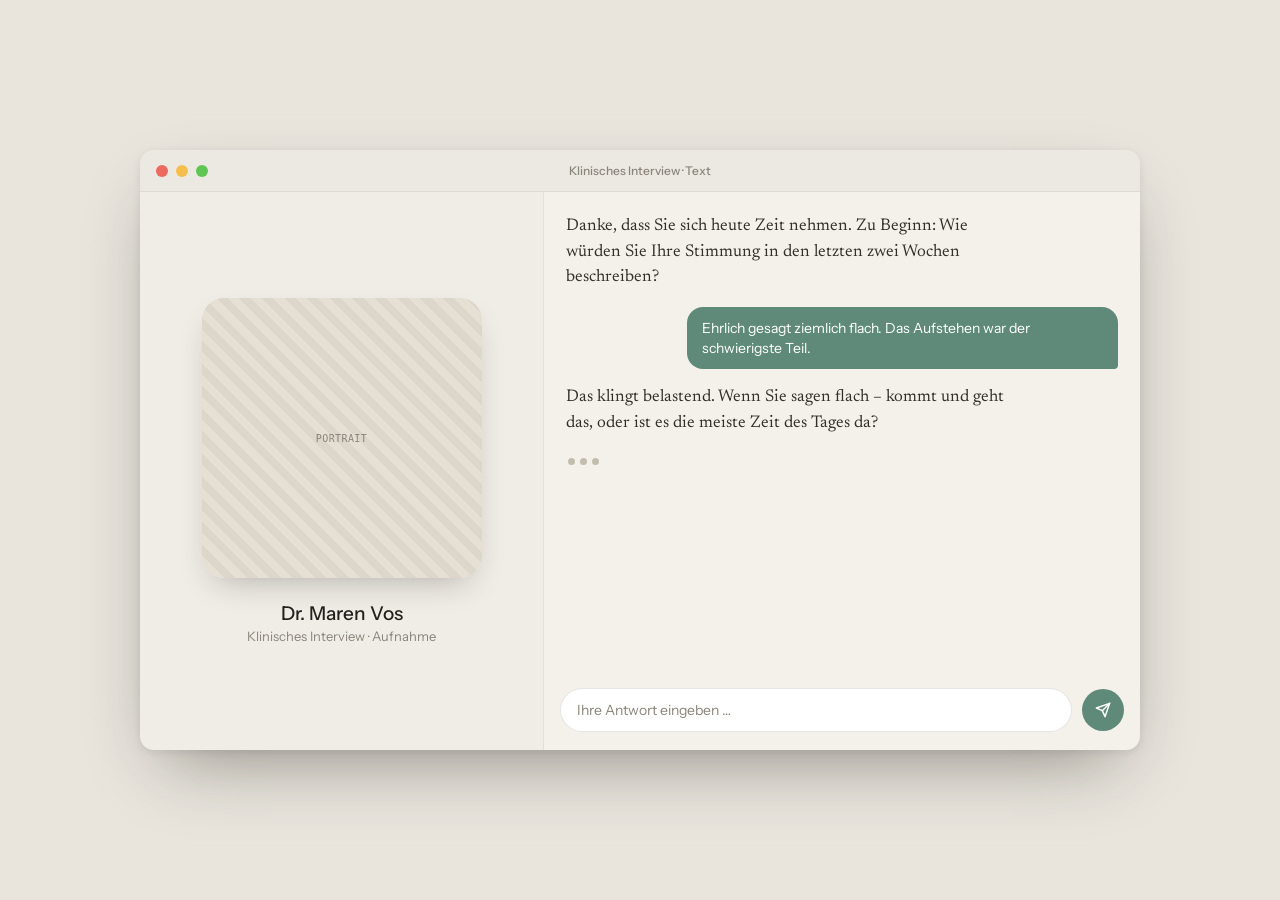
==== web_interface/index.html @ 8d31c527 "Prototyp Web Interface added Prototyped with Claude Design on 15th of July 2026" ====
<!DOCTYPE html>
<html lang="de">
<head>
<meta charset="UTF-8">
<meta name="viewport" content="width=device-width, initial-scale=1.0">
<title>Klinisches Interview</title>

<!-- Schriften: Newsreader (serif, warm) für die Fragen, Instrument Sans für die UI -->
<link rel="preconnect" href="https://fonts.googleapis.com">
<link rel="preconnect" href="https://fonts.gstatic.com" crossorigin>
<link href="https://fonts.googleapis.com/css2?family=Newsreader:opsz,wght@6..72,400;6..72,500&family=Instrument+Sans:wght@400;500;600&display=swap" rel="stylesheet">

<!-- Design -->
<link rel="stylesheet" href="style.css">

<!-- INHALTE: kommt aus der separaten Datei. Dein System ersetzt sie später. -->
<script src="conversation.js"></script>
</head>
<body>

<!-- =========================================================================
     GRUNDGERÜST DES FENSTERS
     Beide Modalitäts-Panels (Text & Sprache) sind vorhanden; das Skript
     unten zeigt je nach Einstellung nur EINES an.
     ========================================================================= -->
<div class="deskwin">

  <!-- Titelleiste -->
  <div class="titlebar">
    <div class="lights"><div class="tl tlr"></div><div class="tl tly"></div><div class="tl tlg"></div></div>
    <div class="wintitle" id="winTitle">Klinisches Interview</div>
  </div>

  <div class="deskbody">

    <!-- LINKS: Embodiment-Bühne (feste Größe). Inhalt füllt das Skript ein. -->
    <div class="stage">
      <div class="slot" id="slot"></div>
      <div class="slotmeta">
        <div class="slotname" id="clinicianName">—</div>
        <div class="slotrole" id="clinicianRole">—</div>
      </div>
    </div>

    <!-- RECHTS, VARIANTE A: TEXT-MODALITÄT -->
    <div class="convo" id="textPanel">
      <div class="chat" id="chat"><!-- Sprechblasen werden eingefügt --></div>
      <div class="inputbar">
        <input class="field" type="text" placeholder="Ihre Antwort eingeben …">
        <button class="send" aria-label="Senden">
          <svg width="16" height="16" viewBox="0 0 24 24" fill="none" stroke="#fff" stroke-width="2.2" stroke-linecap="round" stroke-linejoin="round"><path d="M22 2 11 13"/><path d="M22 2 15 22l-4-9-9-4Z"/></svg>
        </button>
      </div>
    </div>

    <!-- RECHTS, VARIANTE B: SPRACH-MODALITÄT (kein Gesprächstext sichtbar) -->
    <div class="voicepanel" id="voicePanel" style="display:none">
      <div class="orb"><div class="ring ring1"></div><div class="ring ring2"></div></div>
      <div class="vcap">Ich höre zu – lassen Sie sich Zeit.</div>
      <div class="notext">kein Text sichtbar · nur Sprache</div>
      <div class="pttwrap">
        <button class="ptt" aria-label="Zum Sprechen halten">
          <svg width="28" height="28" viewBox="0 0 24 24" fill="none" stroke="#fff" stroke-width="2" stroke-linecap="round" stroke-linejoin="round"><rect x="9" y="2" width="6" height="12" rx="3"/><path d="M5 10a7 7 0 0 0 14 0"/><path d="M12 17v4"/></svg>
        </button>
        <div class="pttlabel">Zum Sprechen halten</div>
      </div>
    </div>
  </div>

  <!-- FORSCHER-OVERLAY: mit  Cmd/Strg + Shift + R  ein-/ausblenden -->
  <div class="ovpanel hidden" id="overlay">
    <div class="ovhd"><span class="ovtitle">Forscher</span><span class="ovkbd">⌘/Strg ⇧ R</span></div>

    <!-- FAKTOR 1: Embodiment -->
    <div class="ovgroup">
      <div class="ovglabel">Embodiment</div>
      <div class="seg" id="embSeg">
        <button class="segbtn" data-emb="logo">Logo</button>
        <button class="segbtn" data-emb="picture">Bild</button>
        <button class="segbtn" data-emb="video">Video</button>
        <button class="segbtn" data-emb="avatar">Avatar</button>
      </div>
    </div>

    <!-- FAKTOR 2: Modalität -->
    <div class="ovgroup">
      <div class="ovglabel">Modalität</div>
      <div class="tog" id="modTog">
        <button class="togbtn" data-mod="text">Text</button>
        <button class="togbtn" data-mod="speech">Sprache</button>
      </div>
    </div>

    <!-- Transkript-Log (nur für Forschende) -->
    <div class="ovgroup">
      <div class="ovglabel">Transkript-Log</div>
      <div class="log" id="log"></div>
    </div>
  </div>
</div>

<!-- =========================================================================
     RENDER-LOGIK
     Liest window.CONVERSATION (aus conversation.js). Fehlt die Datei, wird der
     eingebaute Beispieltext genutzt, damit das Layout testbar bleibt.
     >>> Als Forscher musst du hier normalerweise NICHTS ändern – Inhalte und
         Bedingungen steuerst du über conversation.js bzw. das Overlay. <<<
     ========================================================================= -->
<script>
(function () {
  "use strict";

  /* --- Not-Beispieltext, falls conversation.js fehlt -------------------- */
  const FALLBACK = {
    clinicianName: "Dr. Maren Vos",
    clinicianRole: "Klinisches Interview · Aufnahme",
    embodiment: "picture", pictureSrc: "", videoSrc: "",
    modality: "text",
    clinicianTyping: true,
    messages: [
      { role: "clinician", text: "Danke, dass Sie sich heute Zeit nehmen. Wie würden Sie Ihre Stimmung in den letzten zwei Wochen beschreiben?" },
      { role: "user",      text: "Ehrlich gesagt ziemlich flach." },
      { role: "clinician", text: "Das klingt belastend. Ist das die meiste Zeit des Tages da?" }
    ]
  };

  const cfg = Object.assign({}, FALLBACK, window.CONVERSATION || {});

  /* --- Baut den Inhalt des Embodiment-Kastens je Bedingung -------------- */
  function embodimentHTML() {
    switch (cfg.embodiment) {
      case "logo":
        return '<div class="logofill"><div class="logoglyph"></div></div>';
      case "avatar":
        return '<div class="avatarfill"><div class="avhead"></div><div class="avbody"></div></div>';
      case "picture":
        return cfg.pictureSrc
          ? '<img class="fill embimg" src="' + cfg.pictureSrc + '" alt="Klinikerin">'
          : '<div class="ph"><span class="phlabel">Portrait</span></div>';
      case "video":
        var v = cfg.videoSrc
          ? '<video class="fill embimg" src="' + cfg.videoSrc + '" autoplay muted loop playsinline></video>'
          : '<div class="ph"><span class="phlabel">Video</span></div>';
        return v +
          '<div class="livebadge"><span class="livedot"></span>LIVE</div>' +
          '<div class="wave">' +
            '<span class="wbar" style="height:8px"></span><span class="wbar" style="height:18px;animation-delay:.1s"></span>' +
            '<span class="wbar" style="height:12px;animation-delay:.2s"></span><span class="wbar" style="height:22px;animation-delay:.15s"></span>' +
            '<span class="wbar" style="height:9px;animation-delay:.05s"></span></div>';
      default:
        return '<div class="ph"><span class="phlabel">?</span></div>';
    }
  }

  /* --- Zeichnet die gesamte Oberfläche neu ------------------------------ */
  function render() {
    // Kopf
    document.getElementById("clinicianName").textContent = cfg.clinicianName;
    document.getElementById("clinicianRole").textContent = cfg.clinicianRole;
    document.getElementById("winTitle").textContent =
      "Klinisches Interview · " + (cfg.modality === "speech" ? "Sprache" : "Text");

    // Embodiment
    document.getElementById("slot").innerHTML = embodimentHTML();

    // Modalität: passendes Panel zeigen
    const isSpeech = cfg.modality === "speech";
    document.getElementById("textPanel").style.display  = isSpeech ? "none" : "flex";
    document.getElementById("voicePanel").style.display = isSpeech ? "flex" : "none";

    // Chat-Blasen (nur Text-Modalität)
    if (!isSpeech) {
      const chat = document.getElementById("chat");
      chat.innerHTML = "";
      cfg.messages.forEach(function (m) {
        const b = document.createElement("div");
        b.className = m.role === "user" ? "ba" : "bq";
        b.textContent = m.text;
        chat.appendChild(b);
      });
      if (cfg.clinicianTyping) {
        chat.insertAdjacentHTML("beforeend",
          '<div class="typing"><span class="dot"></span><span class="dot"></span><span class="dot"></span></div>');
      }
      chat.scrollTop = chat.scrollHeight;
    }

    // Transkript-Log (immer – auch in der Sprach-Bedingung, nur für Forschende)
    const log = document.getElementById("log");
    log.innerHTML = cfg.messages.map(function (m) {
      const who = m.role === "user" ? "P01" : "LLM";
      return '<div class="logrow"><b>' + who + '</b> ' + m.text + '</div>';
    }).join("");

    // aktive Buttons im Overlay markieren
    document.querySelectorAll("#embSeg .segbtn").forEach(function (btn) {
      btn.classList.toggle("on", btn.dataset.emb === cfg.embodiment);
    });
    document.querySelectorAll("#modTog .togbtn").forEach(function (btn) {
      btn.classList.toggle("on", btn.dataset.mod === cfg.modality);
    });
  }

  /* --- Overlay-Bedienung (Forscher) ------------------------------------- */
  // Tastenkürzel zum Ein-/Ausblenden
  document.addEventListener("keydown", function (e) {
    if ((e.metaKey || e.ctrlKey) && e.shiftKey && (e.key === "R" || e.key === "r")) {
      e.preventDefault();
      document.getElementById("overlay").classList.toggle("hidden");
    }
  });
  // Embodiment / Modalität live umschalten (zum Testen der Bedingungen)
  document.getElementById("embSeg").addEventListener("click", function (e) {
    const b = e.target.closest("[data-emb]"); if (!b) return;
    cfg.embodiment = b.dataset.emb; render();
  });
  document.getElementById("modTog").addEventListener("click", function (e) {
    const b = e.target.closest("[data-mod]"); if (!b) return;
    cfg.modality = b.dataset.mod; render();
  });

  render();
})();
</script>
</body>
</html>
---- web_interface/style.css ----
/* =============================================================================
   style.css  —  Design & Animationen des Interview-Interfaces
   =============================================================================
   AUFBAU:
     1) :root  -> ALLE "Regler" (Farben, Größen, Radien). Hier stellst du ein.
     2) Grundgerüst / Fenster
     3) Embodiment-Bühne (feste Größe in JEDER Bedingung!)
     4) Text-Modalität (Chat)
     5) Sprach-Modalität (Kugel, Aufnahme-Button)
     6) Forscher-Overlay
     7) Animationen (@keyframes)
   ============================================================================= */

/* 1) ======================  REGLER — HIER ÄNDERN  ==========================
   Alles unten nutzt diese Variablen. Eine Änderung hier wirkt überall.       */
:root{
  /* Akzentfarbe (Sprechblasen, Sprach-Kugel, Buttons, aktive Zustände) */
  --accent:      #5f8a7a;   /* Sage. Alternativen: #4f79bd Blau · #c07a56 Terrakotta · #5f7385 Schiefer */
  --accent-ink:  #4a6e60;   /* dunklere Variante (Hover) */

  /* Flächen & Text (Stimmung/„mood") */
  --paper:  #f4f1ea;        /* Oberfläche der hellen Screens. Kühler: #eef1f4 · neutraler: #f0efec */
  --ink:    #23211d;        /* Textfarbe */
  --muted:  #8a8579;        /* Nebentext (Rollen, Zeitstempel) */
  --page:   #e9e5dd;        /* Hintergrund hinter dem Fenster */

  /* Größen (Layout) */
  --win-width:   1000px;    /* Fensterbreite */
  --win-height:  600px;     /* Fensterhöhe */
  --stage-width: 404px;     /* Breite der Embodiment-Bühne (bleibt fix -> vergleichbar) */
  --slot-size:   280px;     /* Kantenlänge des Embodiment-Kastens */
  --radius:      22px;      /* Rundung des Embodiment-Kastens */

  /* Schrift der Klinikerin-Fragen: 'Newsreader' = warm/serif, 'Instrument Sans' = klinisch */
  --clinician-font: 'Newsreader', Georgia, serif;
}

/* 2) ============================  GRUNDGERÜST  ============================= */
*{ box-sizing: border-box; }
body{
  margin:0;
  min-height:100vh;
  display:grid; place-items:center;        /* Fenster zentrieren */
  background:var(--page);
  font-family:'Instrument Sans', system-ui, sans-serif;
  color:var(--ink);
}
a{ color:var(--accent); } a:hover{ color:var(--accent-ink); }

/* Desktop-Fenster */
.deskwin{
  position:relative;                        /* Bezug für das Overlay */
  width:var(--win-width); height:var(--win-height);
  background:var(--paper);
  border-radius:14px; overflow:hidden;
  box-shadow:0 30px 70px -24px rgba(30,26,20,.45), 0 2px 8px rgba(0,0,0,.08);
}
.titlebar{
  height:42px; display:flex; align-items:center; padding:0 16px;
  background:rgba(0,0,0,.03); border-bottom:1px solid rgba(0,0,0,.06);
  position:relative;
}
.lights{ display:flex; gap:8px; }
.tl{ width:12px; height:12px; border-radius:50%; }
.tlr{ background:#ec6a5e; } .tly{ background:#f4bf4f; } .tlg{ background:#61c554; }
.wintitle{
  position:absolute; left:0; right:0; text-align:center;
  font:500 12px 'Instrument Sans',sans-serif; color:var(--muted);
  pointer-events:none;
}
.deskbody{ display:flex; height:calc(var(--win-height) - 42px); }

/* 3) ======================  EMBODIMENT-BÜHNE  =============================
   Feste Breite + fester Kasten -> in Logo/Bild/Video/Avatar identisch groß. */
.stage{
  width:var(--stage-width); flex:none;
  display:flex; flex-direction:column; align-items:center; justify-content:center; gap:24px;
  border-right:1px solid rgba(0,0,0,.06);
  background:rgba(0,0,0,.015);
}
.slot{
  width:var(--slot-size); height:var(--slot-size);
  border-radius:var(--radius); overflow:hidden; position:relative;
  box-shadow:0 14px 34px -14px rgba(30,26,20,.32);
}
.slotmeta{ text-align:center; }
.slotname{ font:500 19px 'Instrument Sans',sans-serif; }
.slotrole{ font:400 13px 'Instrument Sans',sans-serif; color:var(--muted); margin-top:3px; }

/* Inhalt des Kastens je Bedingung */
.fill{ width:100%; height:100%; }
.embimg{ object-fit:cover; }              /* für <img>/<video> */

/* Logo */
.logofill{ background:color-mix(in srgb,var(--paper) 82%,#000); display:grid; place-items:center; }
.logoglyph{ width:104px; height:104px; border-radius:50%; background:var(--accent); position:relative; }
.logoglyph:after{ content:""; position:absolute; inset:30px 0 30px 46px; border-radius:50%;
  background:color-mix(in srgb,var(--paper) 82%,#000); }

/* Avatar (einfache stilisierte Figur aus Grundformen) */
.avatarfill{ background:radial-gradient(circle at 50% 32%,#e2efe9,#c9e0d5);
  display:flex; flex-direction:column; align-items:center; justify-content:flex-end; overflow:hidden; }
.avhead{ width:100px; height:100px; border-radius:50%;
  background:color-mix(in srgb,var(--accent) 82%,#fff); margin-bottom:-8px; }
.avbody{ width:168px; height:84px; border-radius:90px 90px 0 0; background:var(--accent); }

/* Platzhalter (wenn Bild/Video-Quelle fehlt) */
.ph{ width:100%; height:100%;
  background-color:#e6e0d4;
  background-image:repeating-linear-gradient(45deg,rgba(0,0,0,.045) 0 8px,transparent 8px 16px);
  display:grid; place-items:center; }
.phlabel{ font:500 10px ui-monospace,Menlo,monospace; letter-spacing:.04em; text-transform:uppercase;
  color:rgba(0,0,0,.4); }
/* Live-Badge + Wellenform für Video */
.livebadge{ position:absolute; top:12px; left:12px; display:flex; align-items:center; gap:6px;
  background:rgba(0,0,0,.55); color:#fff; padding:4px 9px; border-radius:20px;
  font:600 9px ui-monospace,Menlo,monospace; letter-spacing:.08em; }
.livebadge .livedot{ background:#e86a54; }
.wave{ position:absolute; bottom:14px; left:0; right:0; display:flex; align-items:flex-end;
  justify-content:center; gap:3px; height:26px; }
.wbar{ width:3px; background:rgba(255,255,255,.85); border-radius:2px; animation:wave 1s ease-in-out infinite; }

/* 4) ==========================  TEXT-MODALITÄT  =========================== */
.convo{ flex:1; display:flex; flex-direction:column; min-width:0; }
.chat{ flex:1; padding:22px 22px 8px; display:flex; flex-direction:column; gap:16px; overflow-y:auto; }
/* Frage/Antwort des LLM (Klinikerin) */
.bq{ align-self:flex-start; max-width:82%; color:#33302a;
  font-family:var(--clinician-font); font-size:17px; line-height:1.5; }
/* Antwort der teilnehmenden Person */
.ba{ align-self:flex-end; max-width:78%; background:var(--accent); color:#fff;
  padding:11px 15px; border-radius:16px 16px 4px 16px;
  font:400 14px/1.45 'Instrument Sans',sans-serif; }
/* „tippt …" – Denk-Punkte */
.typing{ align-self:flex-start; display:flex; gap:5px; padding:6px 2px; }
.dot{ width:7px; height:7px; border-radius:50%; background:#c3bdae; animation:bounce 1.3s infinite; }
.dot:nth-child(2){ animation-delay:.18s; } .dot:nth-child(3){ animation-delay:.36s; }
/* Eingabezeile */
.inputbar{ display:flex; align-items:center; gap:10px; padding:14px 16px 18px; }
.field{ flex:1; background:#fff; border:1px solid rgba(0,0,0,.1); border-radius:22px;
  padding:12px 16px; font:400 14px 'Instrument Sans',sans-serif; color:var(--ink); }
.field::placeholder{ color:var(--muted); }
.send{ width:42px; height:42px; border-radius:50%; background:var(--accent);
  display:grid; place-items:center; flex:none; border:none; cursor:pointer; }

/* 5) =========================  SPRACH-MODALITÄT  =========================
   Absichtlich KEIN Gesprächstext für die teilnehmende Person.               */
.voicepanel{ flex:1; display:flex; flex-direction:column; align-items:center; justify-content:center; }
.orb{ width:150px; height:150px; border-radius:50%; position:relative;
  background:radial-gradient(circle at 38% 32%,
    color-mix(in srgb,var(--accent) 55%,#fff), var(--accent) 62%,
    color-mix(in srgb,var(--accent) 68%,#000));
  box-shadow:0 0 60px -6px color-mix(in srgb,var(--accent) 62%,transparent);
  animation:breathe 4s ease-in-out infinite; }
.ring{ position:absolute; inset:0; border-radius:50%;
  border:1.5px solid color-mix(in srgb,var(--accent) 46%,transparent); }
.ring1{ animation:expand 3s ease-out infinite; }
.ring2{ animation:expand 3s ease-out infinite 1.5s; }
.vcap{ margin-top:34px; font:400 13px 'Instrument Sans',sans-serif; color:var(--muted); }
.notext{ margin-top:8px; font:400 10px ui-monospace,Menlo,monospace; color:var(--muted); letter-spacing:.05em; }
.pttwrap{ padding-top:44px; display:flex; flex-direction:column; align-items:center; gap:12px; }
/* Push-to-talk Aufnahme-Button (pulsiert) */
.ptt{ width:76px; height:76px; border-radius:50%; background:#e86a54;
  display:grid; place-items:center; border:none; cursor:pointer; animation:rec 1.8s infinite; }
.pttlabel{ font:500 11px 'Instrument Sans',sans-serif; color:var(--muted); letter-spacing:.04em; }

/* 6) =========================  FORSCHER-OVERLAY  =========================
   Ein-/ausblenden mit  Cmd/Strg + Shift + R  (siehe index.html).            */
.ovpanel{
  position:absolute; right:18px; bottom:18px; width:304px;
  background:rgba(24,22,19,.94); backdrop-filter:blur(10px);
  border:1px solid rgba(255,255,255,.09); border-radius:18px;
  padding:18px 18px 20px; color:#efe9df;
  box-shadow:0 20px 40px -12px rgba(0,0,0,.6);
}
.ovpanel.hidden{ display:none; }             /* per Tastenkürzel umgeschaltet */
.ovhd{ display:flex; align-items:center; gap:8px; margin-bottom:16px; }
.ovtitle{ font:600 11px ui-monospace,Menlo,monospace; letter-spacing:.1em; text-transform:uppercase;
  color:color-mix(in srgb,var(--accent) 55%,#fff); }
.ovkbd{ margin-left:auto; font:500 9px ui-monospace,Menlo,monospace; color:#7c766b;
  border:1px solid rgba(255,255,255,.14); border-radius:5px; padding:3px 6px; }
.ovgroup{ margin-bottom:15px; } .ovgroup:last-child{ margin-bottom:0; }
.ovglabel{ font:400 10px 'Instrument Sans',sans-serif; color:#9c9689; margin-bottom:7px; }
.seg{ display:flex; gap:5px; }
.segbtn{ flex:1; display:flex; flex-direction:column; align-items:center; gap:5px; padding:9px 4px;
  background:rgba(255,255,255,.05); border:1px solid rgba(255,255,255,.08); border-radius:9px;
  font:500 10px 'Instrument Sans',sans-serif; color:#c7c1b6; cursor:pointer; }
.segbtn.on{ background:color-mix(in srgb,var(--accent) 30%,transparent);
  border-color:var(--accent); color:#fff; }
.tog{ display:flex; gap:5px; }
.togbtn{ flex:1; text-align:center; padding:9px; background:rgba(255,255,255,.05);
  border:1px solid rgba(255,255,255,.08); border-radius:9px;
  font:500 11px 'Instrument Sans',sans-serif; color:#c7c1b6; cursor:pointer; }
.togbtn.on{ background:color-mix(in srgb,var(--accent) 30%,transparent);
  border-color:var(--accent); color:#fff; }
/* Transkript-Log (sieht nur der/die Forschende – auch in der Sprach-Bedingung) */
.log{ background:rgba(0,0,0,.3); border-radius:9px; padding:10px 11px; max-height:96px; overflow-y:auto; }
.logrow{ font:400 10.5px/1.5 ui-monospace,Menlo,monospace; color:#8a8579; }
.logrow b{ color:color-mix(in srgb,var(--accent) 55%,#fff); font-weight:600; }

/* 7) ============================  ANIMATIONEN  ============================ */
@keyframes blink { 0%,100%{opacity:1} 50%{opacity:.3} }                          /* Live-Punkt */
@keyframes bounce{ 0%,60%,100%{transform:translateY(0)} 30%{transform:translateY(-5px)} } /* Denk-Punkte */
@keyframes breathe{ 0%,100%{transform:scale(1)} 50%{transform:scale(1.05)} }     /* Kugel atmet */
@keyframes expand { 0%{transform:scale(1);opacity:.6} 100%{transform:scale(1.9);opacity:0} } /* Ringe */
@keyframes rec    { 0%{box-shadow:0 0 0 0 rgba(232,106,84,.5)}
                    70%{box-shadow:0 0 0 16px rgba(232,106,84,0)}
                    100%{box-shadow:0 0 0 0 rgba(232,106,84,0)} }                 /* Aufnahme pulsiert */
@keyframes wave   { 0%,100%{transform:scaleY(.4)} 50%{transform:scaleY(1)} }     /* Wellenform */

.livedot{ width:7px; height:7px; border-radius:50%; background:var(--accent); animation:blink 2s infinite; }
.stat{ margin-left:auto; display:flex; align-items:center; gap:6px;
  font:500 11px ui-monospace,Menlo,monospace; color:var(--accent); }
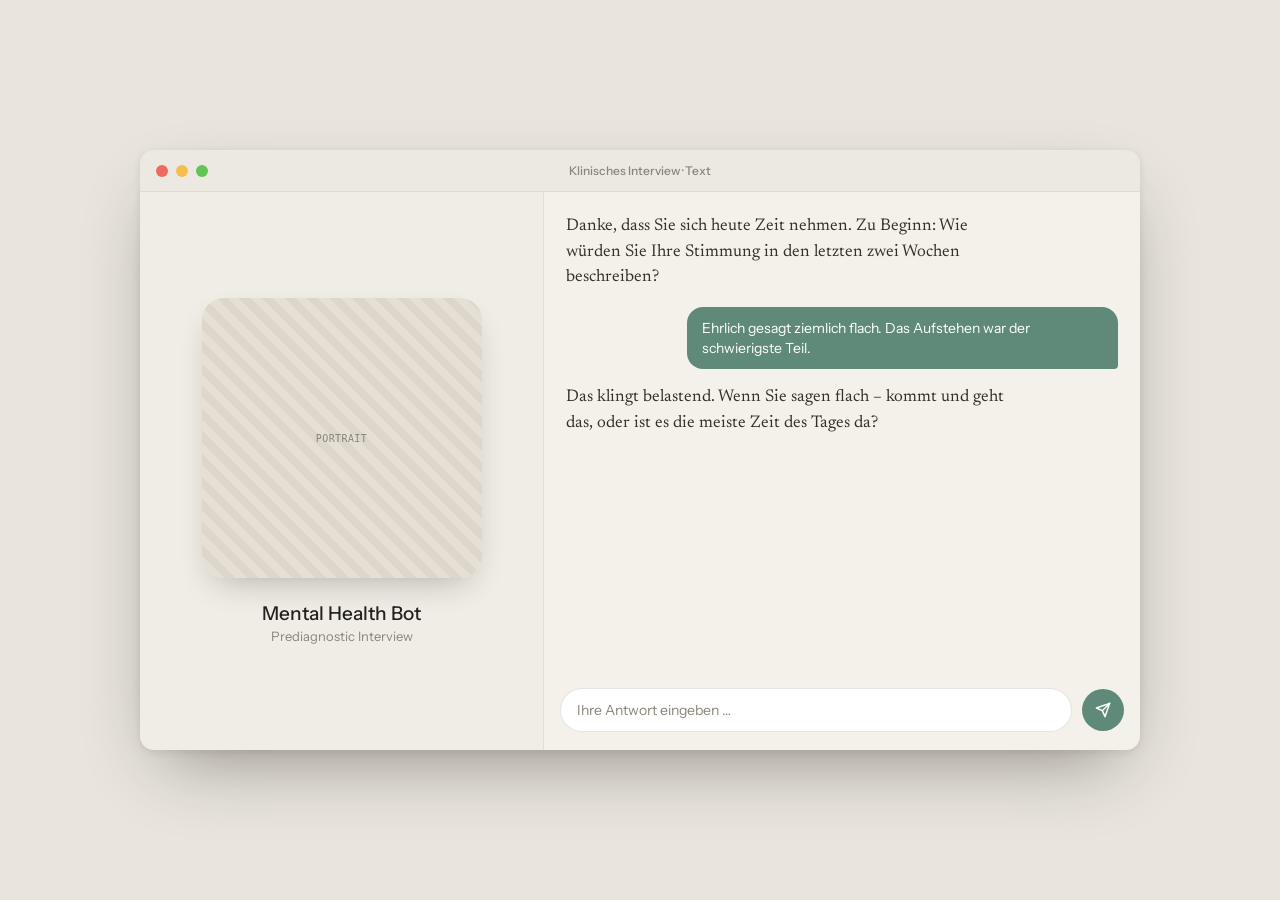
==== commit 830b68e8: "dynamic text input and output, typing dots only during responsegeneration" ====
--- a/web_interface/index.html
+++ b/web_interface/index.html
@@ -124,7 +124,10 @@
     ]
   };
 
-  const cfg = Object.assign({}, FALLBACK, window.CONVERSATION || {});
+  const cfg = window.CONVERSATION || FALLBACK;
+  if (!window.CONVERSATION) {
+    window.CONVERSATION = cfg;
+  }
 
   /* --- Baut den Inhalt des Embodiment-Kastens je Bedingung -------------- */
   function embodimentHTML() {
@@ -219,6 +222,10 @@
     cfg.modality = b.dataset.mod; render();
   });
 
+  window.render = render;
+  window.setupTextInput = setupTextInput;
+
+  setupTextInput();
   render();
 })();
 </script>
